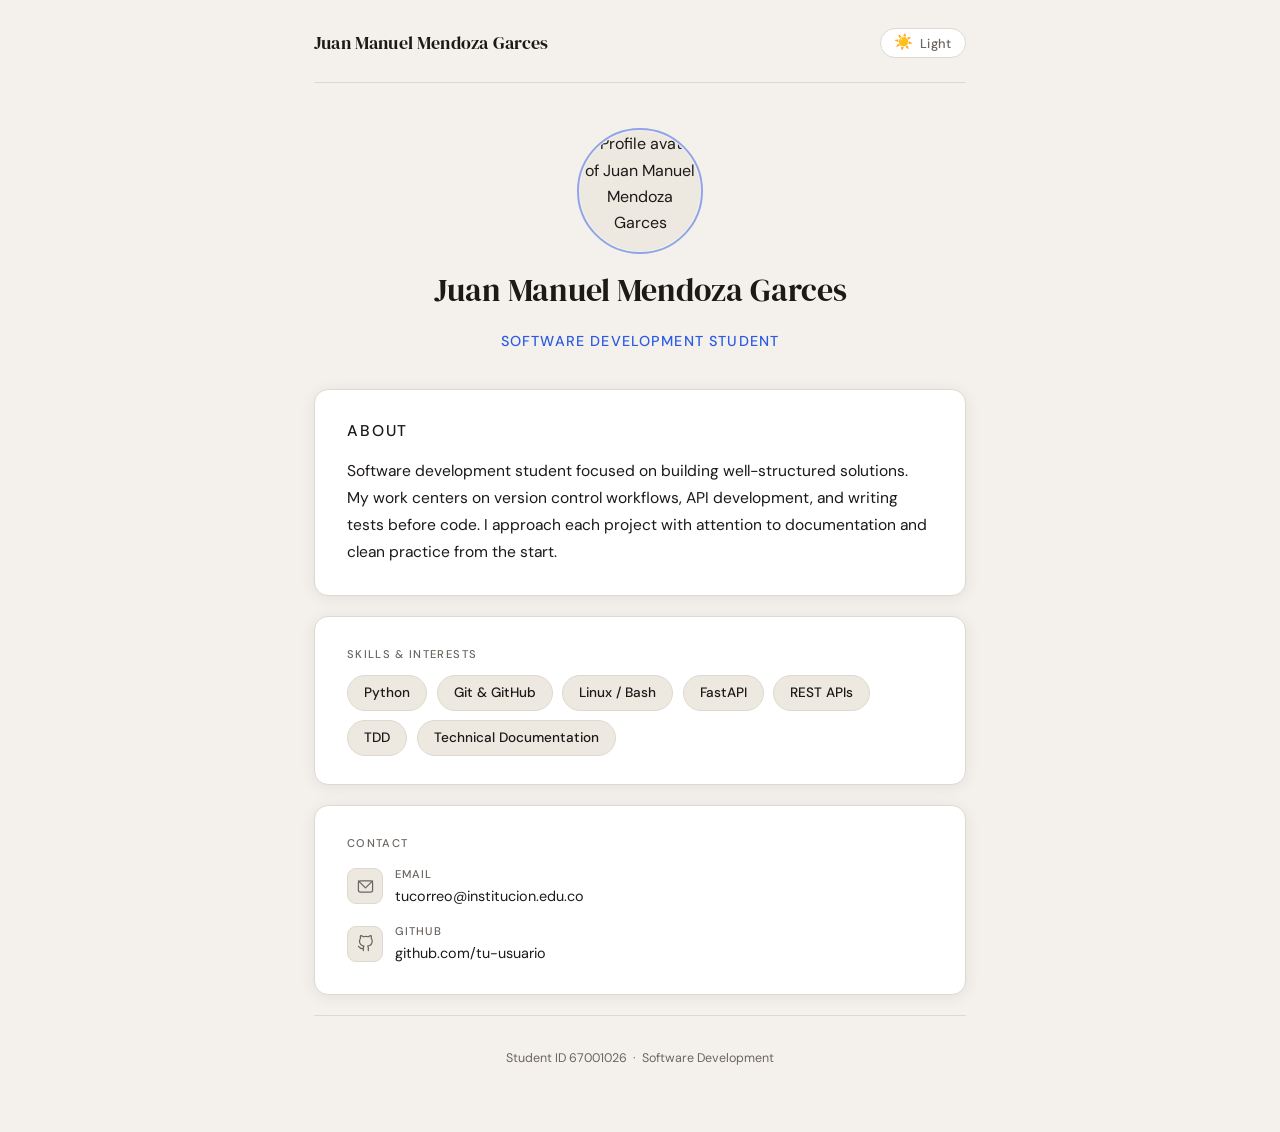
==== mypage/index.html @ ee1548fc "Tarea: Mi página" ====
<!doctype html>
<html lang="en" data-theme="light">
  <head>
    <meta charset="UTF-8" />
    <meta name="viewport" content="width=device-width, initial-scale=1.0" />
    <title>Juan Manuel Mendoza Garces</title>
    <link rel="stylesheet" href="style.css" />
  </head>

  <body>
    <div class="page-wrapper">
      <!-- ── HEADER ──────────────────────────────────────── -->
      <header>
        <span class="header-name">Juan Manuel Mendoza Garces</span>
        <button
          class="theme-toggle"
          id="theme-toggle"
          aria-label="Toggle theme"
        >
          <span class="toggle-icon" id="toggle-icon">☀️</span>
          <span id="toggle-label">Light</span>
        </button>
      </header>

      <!-- ── PROFILE ─────────────────────────────────────── -->
      <section id="profile">
        <div class="avatar-wrapper">
          <!-- Avatar placeholder: replace src with your actual photo -->
          <img
            id="profile-img"
            src="https://api.dicebear.com/9.x/initials/svg?seed=JM&backgroundColor=2D5BE3&fontFamily=Georgia&fontSize=38&fontWeight=600&textColor=ffffff"
            alt="Profile avatar of Juan Manuel Mendoza Garces"
          />
        </div>
        <h1 class="profile-name">Juan Manuel Mendoza Garces</h1>
        <p class="profile-role">Software Development Student</p>
      </section>

      <!-- ── ABOUT ────────────────────────────────────────── -->
      <section id="about" class="section-card">
        <p class="section-label">About</p>
        <p>
          Software development student focused on building well-structured
          solutions. My work centers on version control workflows, API
          development, and writing tests before code. I approach each project
          with attention to documentation and clean practice from the start.
        </p>
      </section>

      <!-- ── INTERESTS ───────────────────────────────────── -->
      <section id="interests" class="section-card">
        <p class="section-label">Skills &amp; Interests</p>
        <ul>
          <li>Python</li>
          <li>Git &amp; GitHub</li>
          <li>Linux / Bash</li>
          <li>FastAPI</li>
          <li>REST APIs</li>
          <li>TDD</li>
          <li>Technical Documentation</li>
        </ul>
      </section>

      <!-- ── CONTACT ──────────────────────────────────────── -->
      <section id="contact" class="section-card">
        <p class="section-label">Contact</p>
        <ul class="contact-list">
          <!-- Email -->
          <li>
            <div class="contact-icon">
              <svg viewBox="0 0 24 24" aria-hidden="true">
                <rect x="2" y="4" width="20" height="16" rx="3" />
                <polyline points="2,4 12,14 22,4" />
              </svg>
            </div>
            <div class="contact-info">
              <span class="contact-label">Email</span>
              <!-- Replace href and text with your institutional email -->
              <a
                class="contact-value"
                href="mailto:tucorreo@institucion.edu.co"
              >
                tucorreo@institucion.edu.co
              </a>
            </div>
          </li>

          <!-- GitHub -->
          <li>
            <div class="contact-icon">
              <svg viewBox="0 0 24 24" aria-hidden="true">
                <path
                  d="M9 19c-5 1.5-5-2.5-7-3m14 6v-3.87a3.37 3.37 0 0 0-.94-2.61
                       c3.14-.35 6.44-1.54 6.44-7A5.44 5.44 0 0 0 20 4.77
                       5.07 5.07 0 0 0 19.91 1S18.73.65 16 2.48a13.38 13.38 0 0 0-7 0
                       C6.27.65 5.09 1 5.09 1A5.07 5.07 0 0 0 5 4.77a5.44 5.44 0 0 0-1.5 3.78
                       c0 5.42 3.3 6.61 6.44 7A3.37 3.37 0 0 0 9 18.13V22"
                />
              </svg>
            </div>
            <div class="contact-info">
              <span class="contact-label">GitHub</span>
              <!-- Replace href and text with your institutional GitHub -->
              <a
                class="contact-value"
                href="https://github.com/tu-usuario"
                target="_blank"
                rel="noopener noreferrer"
              >
                github.com/tu-usuario
              </a>
            </div>
          </li>
        </ul>
      </section>

      <!-- ── FOOTER ───────────────────────────────────────── -->
      <footer>
        <p>Student ID 67001026 &nbsp;·&nbsp; Software Development</p>
      </footer>
    </div>
    <!-- /page-wrapper -->

    <!-- ── THEME TOGGLE SCRIPT ──────────────────────────── -->
    <script>
      const html = document.documentElement;
      const btn = document.getElementById("theme-toggle");
      const icon = document.getElementById("toggle-icon");
      const label = document.getElementById("toggle-label");

      // Start in light mode
      let isDark = false;

      btn.addEventListener("click", () => {
        isDark = !isDark;
        html.setAttribute("data-theme", isDark ? "dark" : "light");
        icon.textContent = isDark ? "🌙" : "☀️";
        label.textContent = isDark ? "Dark" : "Light";
      });
    </script>
  </body>
</html>
---- mypage/style.css ----
@import url('https://fonts.googleapis.com/css2?family=DM+Serif+Display:ital@0;1&family=DM+Sans:wght@300;400;500&display=swap');

/* ─── VARIABLES ─────────────────────────────────────── */
:root {
  --bg:           #F4F1EC;
  --surface:      #FFFFFF;
  --surface-alt:  #EDE9E1;
  --text:         #1C1917;
  --text-muted:   #6B6560;
  --accent:       #2D5BE3;
  --accent-hover: #1A3EB5;
  --border:       #DDD9D0;
  --avatar-ring:  #2D5BE3;
  --shadow:       0 2px 16px rgba(0,0,0,0.07);
  --transition:   background-color 0.35s ease, color 0.35s ease, border-color 0.35s ease, box-shadow 0.35s ease;
}

[data-theme="dark"] {
  --bg:           #111110;
  --surface:      #1C1C1B;
  --surface-alt:  #242422;
  --text:         #E8E4DC;
  --text-muted:   #948F87;
  --accent:       #5B8FFF;
  --accent-hover: #7AAAFF;
  --border:       #2A2A28;
  --avatar-ring:  #5B8FFF;
  --shadow:       0 2px 20px rgba(0,0,0,0.35);
}

/* ─── RESET & BASE ───────────────────────────────────── */
*, *::before, *::after {
  box-sizing: border-box;
  margin: 0;
  padding: 0;
}

html {
  scroll-behavior: smooth;
}

body {
  font-family: 'DM Sans', sans-serif;
  font-weight: 400;
  font-size: 1rem;
  line-height: 1.65;
  background-color: var(--bg);
  color: var(--text);
  transition: var(--transition);
  min-height: 100vh;
}

/* ─── LAYOUT ─────────────────────────────────────────── */
.page-wrapper {
  max-width: 700px;
  margin: 0 auto;
  padding: 0 1.5rem 4rem;
}

/* ─── HEADER ─────────────────────────────────────────── */
header {
  display: flex;
  align-items: center;
  justify-content: space-between;
  padding: 1.75rem 0 1.5rem;
  border-bottom: 1px solid var(--border);
  transition: var(--transition);
}

.header-name {
  font-family: 'DM Serif Display', serif;
  font-size: 1.1rem;
  font-weight: 400;
  letter-spacing: 0.01em;
  color: var(--text);
  transition: color 0.35s ease;
}

/* ─── THEME TOGGLE ───────────────────────────────────── */
.theme-toggle {
  background: var(--surface);
  border: 1px solid var(--border);
  border-radius: 999px;
  padding: 0.35rem 0.85rem;
  font-size: 0.8rem;
  font-family: 'DM Sans', sans-serif;
  font-weight: 500;
  color: var(--text-muted);
  cursor: pointer;
  display: flex;
  align-items: center;
  gap: 0.4rem;
  transition: var(--transition), transform 0.15s ease;
  letter-spacing: 0.02em;
}

.theme-toggle:hover {
  border-color: var(--accent);
  color: var(--accent);
  transform: translateY(-1px);
}

.theme-toggle .toggle-icon {
  font-size: 0.95rem;
  line-height: 1;
}

/* ─── PROFILE SECTION ────────────────────────────────── */
#profile {
  display: flex;
  flex-direction: column;
  align-items: center;
  text-align: center;
  padding: 3rem 0 2.25rem;
  gap: 1.25rem;
}

.avatar-wrapper {
  position: relative;
  width: 120px;
  height: 120px;
}

.avatar-wrapper::before {
  content: '';
  position: absolute;
  inset: -3px;
  border-radius: 50%;
  border: 2px solid var(--avatar-ring);
  opacity: 0.5;
  transition: var(--transition);
}

#profile-img {
  width: 120px;
  height: 120px;
  border-radius: 50%;
  object-fit: cover;
  display: block;
  background-color: var(--surface-alt);
  transition: var(--transition);
}

.profile-name {
  font-family: 'DM Serif Display', serif;
  font-size: 2rem;
  font-weight: 400;
  line-height: 1.2;
  color: var(--text);
  transition: color 0.35s ease;
}

.profile-role {
  font-size: 0.9rem;
  font-weight: 500;
  color: var(--accent);
  letter-spacing: 0.08em;
  text-transform: uppercase;
  transition: color 0.35s ease;
}

/* ─── SECTIONS (shared card style) ──────────────────── */
.section-card {
  background-color: var(--surface);
  border: 1px solid var(--border);
  border-radius: 14px;
  padding: 1.75rem 2rem;
  margin-bottom: 1.25rem;
  box-shadow: var(--shadow);
  transition: var(--transition);
}

.section-label {
  font-size: 0.7rem;
  font-weight: 500;
  letter-spacing: 0.12em;
  text-transform: uppercase;
  color: var(--text-muted);
  margin-bottom: 0.75rem;
  transition: color 0.35s ease;
}

/* ─── ABOUT ──────────────────────────────────────────── */
#about p {
  font-size: 0.975rem;
  color: var(--text);
  line-height: 1.75;
  transition: color 0.35s ease;
}

/* ─── INTERESTS ──────────────────────────────────────── */
#interests ul {
  list-style: none;
  display: flex;
  flex-wrap: wrap;
  gap: 0.6rem;
  padding: 0;
}

#interests ul li {
  background-color: var(--surface-alt);
  border: 1px solid var(--border);
  border-radius: 999px;
  padding: 0.35rem 1rem;
  font-size: 0.85rem;
  font-weight: 500;
  color: var(--text);
  transition: var(--transition), transform 0.15s ease;
  cursor: default;
}

#interests ul li:hover {
  border-color: var(--accent);
  color: var(--accent);
  transform: translateY(-2px);
}

/* ─── CONTACT ────────────────────────────────────────── */
#contact .contact-list {
  list-style: none;
  padding: 0;
  display: flex;
  flex-direction: column;
  gap: 0.85rem;
}

#contact .contact-list li {
  display: flex;
  align-items: center;
  gap: 0.75rem;
}

#contact .contact-icon {
  width: 36px;
  height: 36px;
  border-radius: 9px;
  background-color: var(--surface-alt);
  border: 1px solid var(--border);
  display: flex;
  align-items: center;
  justify-content: center;
  flex-shrink: 0;
  transition: var(--transition);
}

#contact .contact-icon svg {
  width: 17px;
  height: 17px;
  stroke: var(--text-muted);
  fill: none;
  stroke-width: 1.75;
  stroke-linecap: round;
  stroke-linejoin: round;
  transition: stroke 0.35s ease;
}

#contact .contact-list li:hover .contact-icon {
  border-color: var(--accent);
  background-color: var(--accent);
}

#contact .contact-list li:hover .contact-icon svg {
  stroke: #ffffff;
}

.contact-info {
  display: flex;
  flex-direction: column;
  gap: 0.1rem;
}

.contact-label {
  font-size: 0.7rem;
  font-weight: 500;
  letter-spacing: 0.1em;
  text-transform: uppercase;
  color: var(--text-muted);
  transition: color 0.35s ease;
}

.contact-value {
  font-size: 0.9rem;
  color: var(--text);
  text-decoration: none;
  transition: color 0.35s ease;
}

.contact-value:hover {
  color: var(--accent);
}

/* ─── FOOTER ─────────────────────────────────────────── */
footer {
  text-align: center;
  padding-top: 2rem;
  font-size: 0.78rem;
  color: var(--text-muted);
  border-top: 1px solid var(--border);
  transition: var(--transition);
}

/* ─── RESPONSIVE ─────────────────────────────────────── */
@media (max-width: 480px) {
  .profile-name {
    font-size: 1.6rem;
  }

  .section-card {
    padding: 1.4rem 1.25rem;
  }

  header {
    padding: 1.25rem 0 1rem;
  }
}
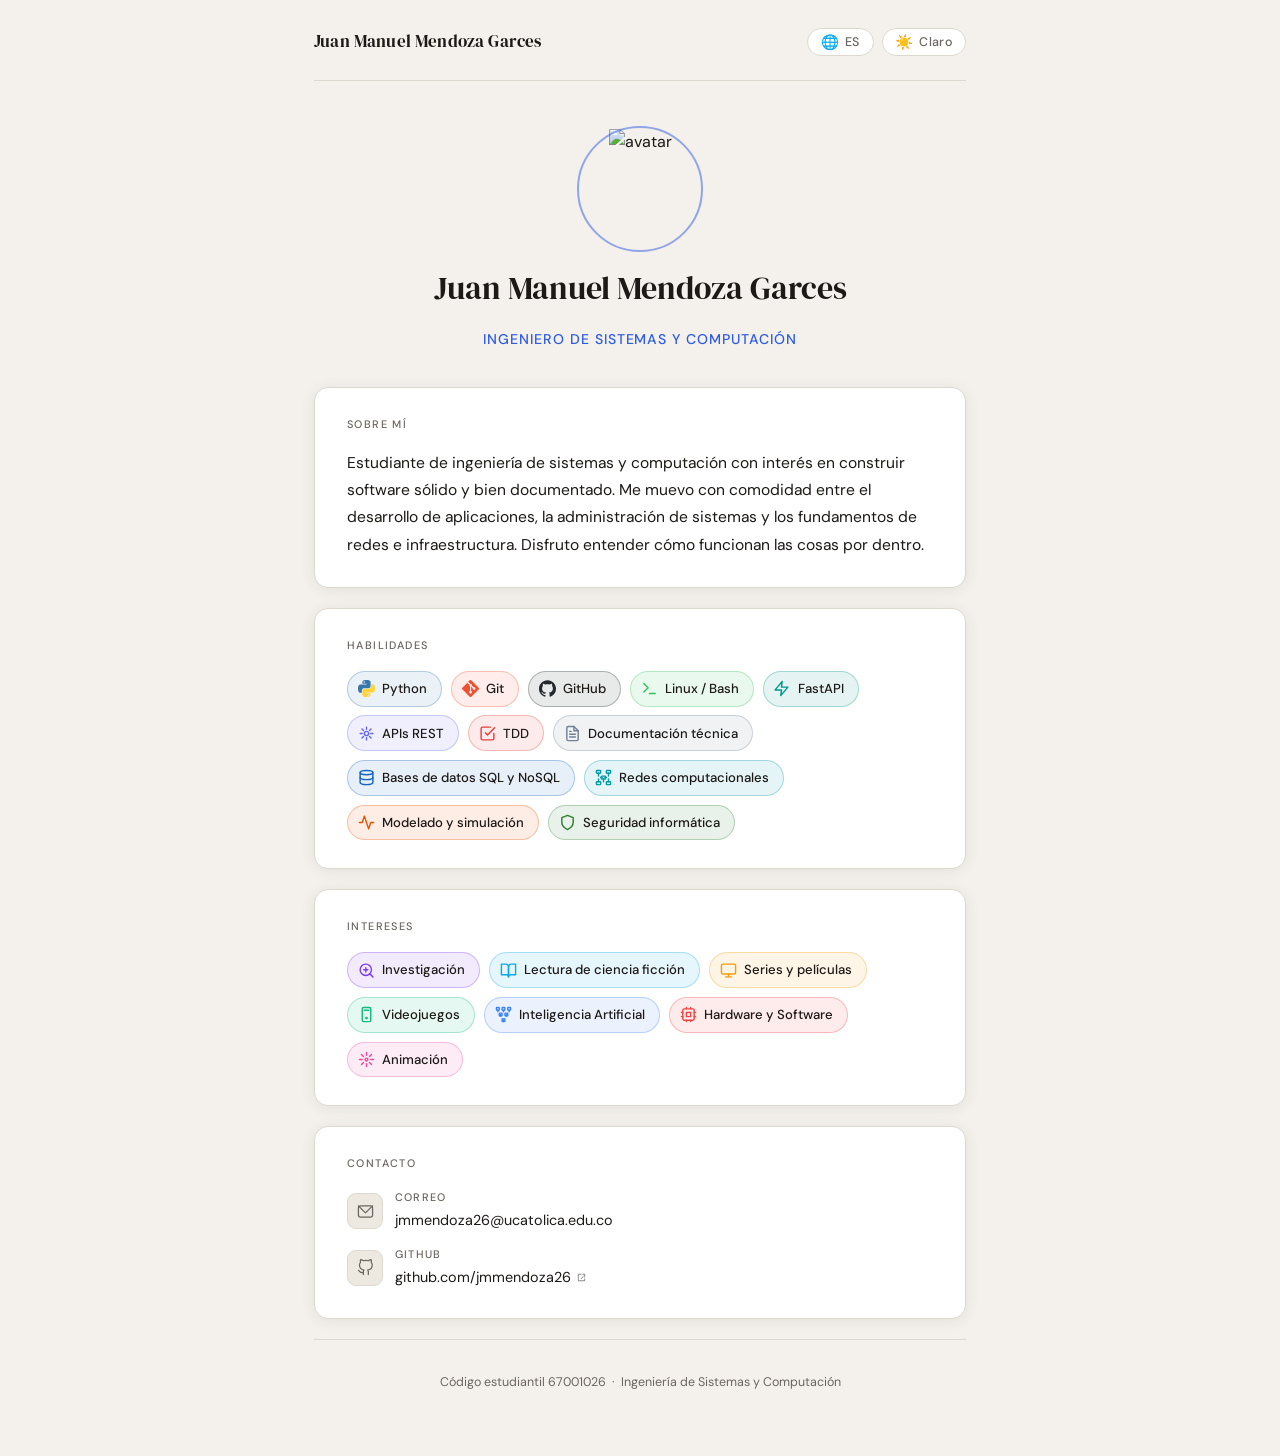
==== commit e2d34620: "Tarea: Mi página Versión mejorada" ====
--- a/mypage/index.html
+++ b/mypage/index.html
@@ -1,142 +1,339 @@
-<!doctype html>
-<html lang="en" data-theme="light">
-  <head>
-    <meta charset="UTF-8" />
-    <meta name="viewport" content="width=device-width, initial-scale=1.0" />
-    <title>Juan Manuel Mendoza Garces</title>
-    <link rel="stylesheet" href="style.css" />
-  </head>
-
-  <body>
-    <div class="page-wrapper">
-      <!-- ── HEADER ──────────────────────────────────────── -->
-      <header>
-        <span class="header-name">Juan Manuel Mendoza Garces</span>
-        <button
-          class="theme-toggle"
-          id="theme-toggle"
-          aria-label="Toggle theme"
-        >
-          <span class="toggle-icon" id="toggle-icon">☀️</span>
-          <span id="toggle-label">Light</span>
+<!DOCTYPE html>
+<html lang="es" data-theme="light">
+
+<head>
+  <meta charset="UTF-8" />
+  <meta name="viewport" content="width=device-width, initial-scale=1.0" />
+  <title>Juan Manuel Mendoza Garces</title>
+  <link rel="stylesheet" href="style.css" />
+</head>
+
+<body>
+
+  <div class="page-wrapper">
+
+    <!-- ── HEADER ──────────────────────────────────────── -->
+    <header>
+      <span class="header-name">Juan Manuel Mendoza Garces</span>
+      <div class="header-controls">
+
+        <button class="header-btn" id="lang-toggle" aria-label="Cambiar idioma">
+          <span class="btn-icon">🌐</span>
+          <span id="lang-label">ES</span>
         </button>
-      </header>
-
-      <!-- ── PROFILE ─────────────────────────────────────── -->
-      <section id="profile">
-        <div class="avatar-wrapper">
-          <!-- Avatar placeholder: replace src with your actual photo -->
-          <img
-            id="profile-img"
-            src="https://api.dicebear.com/9.x/initials/svg?seed=JM&backgroundColor=2D5BE3&fontFamily=Georgia&fontSize=38&fontWeight=600&textColor=ffffff"
-            alt="Profile avatar of Juan Manuel Mendoza Garces"
-          />
-        </div>
-        <h1 class="profile-name">Juan Manuel Mendoza Garces</h1>
-        <p class="profile-role">Software Development Student</p>
-      </section>
-
-      <!-- ── ABOUT ────────────────────────────────────────── -->
-      <section id="about" class="section-card">
-        <p class="section-label">About</p>
-        <p>
-          Software development student focused on building well-structured
-          solutions. My work centers on version control workflows, API
-          development, and writing tests before code. I approach each project
-          with attention to documentation and clean practice from the start.
-        </p>
-      </section>
-
-      <!-- ── INTERESTS ───────────────────────────────────── -->
-      <section id="interests" class="section-card">
-        <p class="section-label">Skills &amp; Interests</p>
-        <ul>
-          <li>Python</li>
-          <li>Git &amp; GitHub</li>
-          <li>Linux / Bash</li>
-          <li>FastAPI</li>
-          <li>REST APIs</li>
-          <li>TDD</li>
-          <li>Technical Documentation</li>
-        </ul>
-      </section>
-
-      <!-- ── CONTACT ──────────────────────────────────────── -->
-      <section id="contact" class="section-card">
-        <p class="section-label">Contact</p>
-        <ul class="contact-list">
-          <!-- Email -->
-          <li>
-            <div class="contact-icon">
-              <svg viewBox="0 0 24 24" aria-hidden="true">
-                <rect x="2" y="4" width="20" height="16" rx="3" />
-                <polyline points="2,4 12,14 22,4" />
+
+        <button class="header-btn" id="theme-toggle" aria-label="Toggle theme">
+          <span class="btn-icon" id="toggle-icon">☀️</span>
+          <span id="toggle-label">Claro</span>
+        </button>
+
+      </div>
+    </header>
+
+    <!-- ── PROFILE ─────────────────────────────────────── -->
+    <section id="profile">
+      <div class="avatar-wrapper">
+        <img
+  src="https://api.dicebear.com/9.x/big-smile/svg?accessories=glasses&eyes=cheery,normal&hair=shortHair,curlyShortHair&hairColor=220f00&mouth=teethSmile&skinColor=c99c62,e2ba87&seed=Jack"
+  alt="avatar" />
+      </div>
+      <h1 class="profile-name">Juan Manuel Mendoza Garces</h1>
+      <p class="profile-role" data-es="Ingeniero de Sistemas y Computación" data-en="Systems &amp; Computing Engineer">
+        Ingeniero de Sistemas y Computación
+      </p>
+    </section>
+
+    <!-- ── ABOUT ────────────────────────────────────────── -->
+    <section id="about" class="section-card">
+      <p class="section-label" data-es="Sobre mí" data-en="About">Sobre mí</p>
+      <p class="i18n-text"
+         data-es="Estudiante de ingeniería de sistemas y computación con interés en construir software sólido y bien documentado. Me muevo con comodidad entre el desarrollo de aplicaciones, la administración de sistemas y los fundamentos de redes e infraestructura. Disfruto entender cómo funcionan las cosas por dentro."
+         data-en="Systems and computing engineering student with a interest in building solid, well-documented software. I work comfortably across application development, systems administration, and networking fundamentals. I enjoy understanding how things work under the hood.">
+        Estudiante de ingeniería de sistemas y computación con interés en construir software sólido y bien documentado. Me muevo con comodidad entre el desarrollo de aplicaciones, la administración de sistemas y los fundamentos de redes e infraestructura. Disfruto entender cómo funcionan las cosas por dentro.
+      </p>
+    </section>
+
+    <!-- ── SKILLS ───────────────────────────────────────── -->
+    <section id="skills" class="section-card">
+      <p class="section-label" data-es="Habilidades" data-en="Skills">Habilidades</p>
+      <ul class="chip-list">
+
+        <li class="chip" style="--chip-color:#3776AB; --chip-bg:rgba(55,118,171,0.10);">
+          <svg class="chip-icon" viewBox="0 0 24 24" aria-hidden="true">
+            <path fill="#3776AB" d="M11.914 0C5.82 0 6.2 2.656 6.2 2.656l.007 2.752h5.814v.826H3.9S0 5.789 0 11.969c0 6.18 3.403 5.96 3.403 5.96h2.031v-2.867s-.109-3.403 3.343-3.403h5.766s3.232.052 3.232-3.124V3.147S18.28 0 11.914 0zm-3.2 1.814a1.04 1.04 0 0 1 1.043 1.043 1.04 1.04 0 0 1-1.043 1.043 1.04 1.04 0 0 1-1.043-1.043 1.04 1.04 0 0 1 1.043-1.043z"/>
+            <path fill="#FFD43B" d="M12.086 24c6.094 0 5.714-2.656 5.714-2.656l-.007-2.752H12v-.826h8.1S24 18.211 24 12.031c0-6.18-3.403-5.96-3.403-5.96h-2.031v2.867s.109 3.403-3.343 3.403H9.457s-3.232-.052-3.232 3.124v5.388S5.72 24 12.086 24zm3.2-1.814a1.04 1.04 0 0 1-1.043-1.043 1.04 1.04 0 0 1 1.043-1.043 1.04 1.04 0 0 1 1.043 1.043 1.04 1.04 0 0 1-1.043 1.043z"/>
+          </svg>
+          <span class="chip-name" data-es="Python" data-en="Python">Python</span>
+        </li>
+
+        <li class="chip" style="--chip-color:#F05032; --chip-bg:rgba(240,80,50,0.10);">
+          <svg class="chip-icon" viewBox="0 0 24 24" aria-hidden="true">
+            <path fill="#F05032" d="M23.546 10.93L13.067.452a1.55 1.55 0 0 0-2.188 0L8.708 2.627l2.76 2.76a1.838 1.838 0 0 1 2.327 2.341l2.658 2.66a1.838 1.838 0 1 1-1.102 1.102l-2.48-2.48v6.535a1.838 1.838 0 1 1-1.517-.036V9.01a1.838 1.838 0 0 1-.997-2.41L7.614 3.87.452 11.032a1.55 1.55 0 0 0 0 2.188l10.48 10.478a1.55 1.55 0 0 0 2.188 0l10.426-10.426a1.55 1.55 0 0 0 0-2.188z"/>
+          </svg>
+          <span class="chip-name" data-es="Git" data-en="Git">Git</span>
+        </li>
+
+        <li class="chip" style="--chip-color:#24292E; --chip-bg:rgba(36,41,46,0.10);">
+          <svg class="chip-icon" viewBox="0 0 24 24" aria-hidden="true">
+            <path fill="#24292E" d="M12 .297c-6.63 0-12 5.373-12 12 0 5.303 3.438 9.8 8.205 11.385.6.113.82-.258.82-.577 0-.285-.01-1.04-.015-2.04-3.338.724-4.042-1.61-4.042-1.61C4.422 18.07 3.633 17.7 3.633 17.7c-1.087-.744.084-.729.084-.729 1.205.084 1.838 1.236 1.838 1.236 1.07 1.835 2.809 1.305 3.495.998.108-.776.417-1.305.76-1.605-2.665-.3-5.466-1.332-5.466-5.93 0-1.31.465-2.38 1.235-3.22-.135-.303-.54-1.523.105-3.176 0 0 1.005-.322 3.3 1.23.96-.267 1.98-.399 3-.405 1.02.006 2.04.138 3 .405 2.28-1.552 3.285-1.23 3.285-1.23.645 1.653.24 2.873.12 3.176.765.84 1.23 1.91 1.23 3.22 0 4.61-2.805 5.625-5.475 5.92.42.36.81 1.096.81 2.22 0 1.606-.015 2.896-.015 3.286 0 .315.21.69.825.57C20.565 22.092 24 17.592 24 12.297c0-6.627-5.373-12-12-12"/>
+          </svg>
+          <span class="chip-name" data-es="GitHub" data-en="GitHub">GitHub</span>
+        </li>
+
+        <li class="chip" style="--chip-color:#35BF5C; --chip-bg:rgba(53,191,92,0.10);">
+          <svg class="chip-icon" viewBox="0 0 24 24" fill="none" stroke="#35BF5C" stroke-width="2" stroke-linecap="round" stroke-linejoin="round" aria-hidden="true">
+            <polyline points="4 17 10 11 4 5"/>
+            <line x1="12" y1="19" x2="20" y2="19"/>
+          </svg>
+          <span class="chip-name" data-es="Linux / Bash" data-en="Linux / Bash">Linux / Bash</span>
+        </li>
+
+        <li class="chip" style="--chip-color:#009688; --chip-bg:rgba(0,150,136,0.10);">
+          <svg class="chip-icon" viewBox="0 0 24 24" fill="none" stroke="#009688" stroke-width="2" stroke-linecap="round" stroke-linejoin="round" aria-hidden="true">
+            <polygon points="13 2 3 14 12 14 11 22 21 10 12 10 13 2"/>
+          </svg>
+          <span class="chip-name" data-es="FastAPI" data-en="FastAPI">FastAPI</span>
+        </li>
+
+        <li class="chip" style="--chip-color:#6366F1; --chip-bg:rgba(99,102,241,0.10);">
+          <svg class="chip-icon" viewBox="0 0 24 24" fill="none" stroke="#6366F1" stroke-width="2" stroke-linecap="round" stroke-linejoin="round" aria-hidden="true">
+            <circle cx="12" cy="12" r="3"/>
+            <path d="M3 12h3m12 0h3M12 3v3m0 12v3"/>
+            <path d="M5.6 5.6l2.1 2.1m8.6 8.6l2.1 2.1M18.4 5.6l-2.1 2.1M7.7 16.3l-2.1 2.1"/>
+          </svg>
+          <span class="chip-name" data-es="APIs REST" data-en="REST APIs">APIs REST</span>
+        </li>
+
+        <li class="chip" style="--chip-color:#E53E3E; --chip-bg:rgba(229,62,62,0.10);">
+          <svg class="chip-icon" viewBox="0 0 24 24" fill="none" stroke="#E53E3E" stroke-width="2" stroke-linecap="round" stroke-linejoin="round" aria-hidden="true">
+            <path d="M9 11l3 3L22 4"/>
+            <path d="M21 12v7a2 2 0 0 1-2 2H5a2 2 0 0 1-2-2V5a2 2 0 0 1 2-2h11"/>
+          </svg>
+          <span class="chip-name" data-es="TDD" data-en="TDD">TDD</span>
+        </li>
+
+        <li class="chip" style="--chip-color:#718096; --chip-bg:rgba(113,128,150,0.10);">
+          <svg class="chip-icon" viewBox="0 0 24 24" fill="none" stroke="#718096" stroke-width="2" stroke-linecap="round" stroke-linejoin="round" aria-hidden="true">
+            <path d="M14 2H6a2 2 0 0 0-2 2v16a2 2 0 0 0 2 2h12a2 2 0 0 0 2-2V8z"/>
+            <polyline points="14 2 14 8 20 8"/>
+            <line x1="16" y1="13" x2="8" y2="13"/>
+            <line x1="16" y1="17" x2="8" y2="17"/>
+            <line x1="10" y1="9" x2="8" y2="9"/>
+          </svg>
+          <span class="chip-name" data-es="Documentación técnica" data-en="Technical Documentation">Documentación técnica</span>
+        </li>
+
+        <li class="chip" style="--chip-color:#1565C0; --chip-bg:rgba(21,101,192,0.10);">
+          <svg class="chip-icon" viewBox="0 0 24 24" fill="none" stroke="#1565C0" stroke-width="2" stroke-linecap="round" stroke-linejoin="round" aria-hidden="true">
+            <ellipse cx="12" cy="5" rx="9" ry="3"/>
+            <path d="M21 12c0 1.66-4 3-9 3s-9-1.34-9-3"/>
+            <path d="M3 5v14c0 1.66 4 3 9 3s9-1.34 9-3V5"/>
+          </svg>
+          <span class="chip-name" data-es="Bases de datos SQL y NoSQL" data-en="SQL &amp; NoSQL Databases">Bases de datos SQL y NoSQL</span>
+        </li>
+
+        <li class="chip" style="--chip-color:#0097A7; --chip-bg:rgba(0,151,167,0.10);">
+          <svg class="chip-icon" viewBox="0 0 24 24" fill="none" stroke="#0097A7" stroke-width="2" stroke-linecap="round" stroke-linejoin="round" aria-hidden="true">
+            <rect x="2" y="2" width="6" height="4" rx="1"/>
+            <rect x="16" y="2" width="6" height="4" rx="1"/>
+            <rect x="9" y="10" width="6" height="4" rx="1"/>
+            <rect x="2" y="18" width="6" height="4" rx="1"/>
+            <rect x="16" y="18" width="6" height="4" rx="1"/>
+            <path d="M5 6v4m14-4v4M12 14v4M5 18v-4m14 4v-4M8 12h2m6 0h-2"/>
+          </svg>
+          <span class="chip-name" data-es="Redes computacionales" data-en="Computer Networks">Redes computacionales</span>
+        </li>
+
+        <li class="chip" style="--chip-color:#E65100; --chip-bg:rgba(230,81,0,0.10);">
+          <svg class="chip-icon" viewBox="0 0 24 24" fill="none" stroke="#E65100" stroke-width="2" stroke-linecap="round" stroke-linejoin="round" aria-hidden="true">
+            <polyline points="22 12 18 12 15 21 9 3 6 12 2 12"/>
+          </svg>
+          <span class="chip-name" data-es="Modelado y simulación" data-en="Modeling &amp; Simulation">Modelado y simulación</span>
+        </li>
+
+        <li class="chip" style="--chip-color:#2E7D32; --chip-bg:rgba(46,125,50,0.10);">
+          <svg class="chip-icon" viewBox="0 0 24 24" fill="none" stroke="#2E7D32" stroke-width="2" stroke-linecap="round" stroke-linejoin="round" aria-hidden="true">
+            <path d="M12 22s8-4 8-10V5l-8-3-8 3v7c0 6 8 10 8 10z"/>
+          </svg>
+          <span class="chip-name" data-es="Seguridad informática" data-en="Cybersecurity">Seguridad informática</span>
+        </li>
+
+      </ul>
+    </section>
+
+    <!-- ── INTERESTS ───────────────────────────────────── -->
+    <section id="interests" class="section-card">
+      <p class="section-label" data-es="Intereses" data-en="Interests">Intereses</p>
+      <ul class="chip-list">
+
+        <li class="chip" style="--chip-color:#7C3AED; --chip-bg:rgba(124,58,237,0.10);">
+          <svg class="chip-icon" viewBox="0 0 24 24" fill="none" stroke="#7C3AED" stroke-width="2" stroke-linecap="round" stroke-linejoin="round" aria-hidden="true">
+            <circle cx="11" cy="11" r="8"/>
+            <line x1="21" y1="21" x2="16.65" y2="16.65"/>
+            <line x1="11" y1="8" x2="11" y2="14"/>
+            <line x1="8" y1="11" x2="14" y2="11"/>
+          </svg>
+          <span class="chip-name" data-es="Investigación" data-en="Research">Investigación</span>
+        </li>
+
+        <li class="chip" style="--chip-color:#0EA5E9; --chip-bg:rgba(14,165,233,0.10);">
+          <svg class="chip-icon" viewBox="0 0 24 24" fill="none" stroke="#0EA5E9" stroke-width="2" stroke-linecap="round" stroke-linejoin="round" aria-hidden="true">
+            <path d="M2 3h6a4 4 0 0 1 4 4v14a3 3 0 0 0-3-3H2z"/>
+            <path d="M22 3h-6a4 4 0 0 0-4 4v14a3 3 0 0 1 3-3h7z"/>
+          </svg>
+          <span class="chip-name" data-es="Lectura de ciencia ficción" data-en="Sci-Fi Reading">Lectura de ciencia ficción</span>
+        </li>
+
+        <li class="chip" style="--chip-color:#F59E0B; --chip-bg:rgba(245,158,11,0.10);">
+          <svg class="chip-icon" viewBox="0 0 24 24" fill="none" stroke="#F59E0B" stroke-width="2" stroke-linecap="round" stroke-linejoin="round" aria-hidden="true">
+            <rect x="2" y="3" width="20" height="14" rx="2"/>
+            <path d="M8 21h8m-4-4v4"/>
+          </svg>
+          <span class="chip-name" data-es="Series y películas" data-en="Series &amp; Films">Series y películas</span>
+        </li>
+
+        <li class="chip" style="--chip-color:#10B981; --chip-bg:rgba(16,185,129,0.10);">
+          <svg class="chip-icon" viewBox="0 0 24 24" fill="none" stroke="#10B981" stroke-width="2" stroke-linecap="round" stroke-linejoin="round" aria-hidden="true">
+            <rect x="6" y="2" width="12" height="20" rx="2"/>
+            <circle cx="12" cy="17" r="1"/>
+            <path d="M9 6h6"/>
+          </svg>
+          <span class="chip-name" data-es="Videojuegos" data-en="Video Games">Videojuegos</span>
+        </li>
+
+        <li class="chip" style="--chip-color:#3B82F6; --chip-bg:rgba(59,130,246,0.10);">
+          <svg class="chip-icon" viewBox="0 0 24 24" fill="none" stroke="#3B82F6" stroke-width="2" stroke-linecap="round" stroke-linejoin="round" aria-hidden="true">
+            <rect x="2" y="2" width="4" height="4" rx="1"/>
+            <rect x="10" y="2" width="4" height="4" rx="1"/>
+            <rect x="18" y="2" width="4" height="4" rx="1"/>
+            <rect x="6" y="10" width="4" height="4" rx="1"/>
+            <rect x="14" y="10" width="4" height="4" rx="1"/>
+            <rect x="10" y="18" width="4" height="4" rx="1"/>
+            <path d="M4 6v2m8-2v2m8-2v2M8 12v2m8-2v2M12 22v-2"/>
+          </svg>
+          <span class="chip-name" data-es="Inteligencia Artificial" data-en="Artificial Intelligence">Inteligencia Artificial</span>
+        </li>
+
+        <li class="chip" style="--chip-color:#EF4444; --chip-bg:rgba(239,68,68,0.10);">
+          <svg class="chip-icon" viewBox="0 0 24 24" fill="none" stroke="#EF4444" stroke-width="2" stroke-linecap="round" stroke-linejoin="round" aria-hidden="true">
+            <rect x="4" y="4" width="16" height="16" rx="2"/>
+            <rect x="9" y="9" width="6" height="6"/>
+            <path d="M9 2v2m6-2v2M9 20v2m6-2v2M2 9h2m-2 6h2m18-6h-2m2 6h-2"/>
+          </svg>
+          <span class="chip-name" data-es="Hardware y Software" data-en="Hardware &amp; Software">Hardware y Software</span>
+        </li>
+
+        <li class="chip" style="--chip-color:#EC4899; --chip-bg:rgba(236,72,153,0.10);">
+          <svg class="chip-icon" viewBox="0 0 24 24" fill="none" stroke="#EC4899" stroke-width="2" stroke-linecap="round" stroke-linejoin="round" aria-hidden="true">
+            <circle cx="12" cy="12" r="2"/>
+            <path d="M12 2v4M12 18v4M4.93 4.93l2.83 2.83M16.24 16.24l2.83 2.83M2 12h4M18 12h4M4.93 19.07l2.83-2.83M16.24 7.76l2.83-2.83"/>
+          </svg>
+          <span class="chip-name" data-es="Animación" data-en="Animation">Animación</span>
+        </li>
+
+      </ul>
+    </section>
+
+    <!-- ── CONTACT ──────────────────────────────────────── -->
+    <section id="contact" class="section-card contact-card">
+      <p class="section-label" data-es="Contacto" data-en="Contact">Contacto</p>
+      <ul class="contact-list">
+
+        <li>
+          <div class="contact-icon">
+            <svg viewBox="0 0 24 24" aria-hidden="true">
+              <rect x="2" y="4" width="20" height="16" rx="3"/>
+              <polyline points="2,4 12,14 22,4"/>
+            </svg>
+          </div>
+          <div class="contact-info">
+            <span class="contact-label" data-es="Correo" data-en="Email">Correo</span>
+            <a class="contact-value" href="mailto:jmmendoza26@ucatolica.edu.co">
+              jmmendoza26@ucatolica.edu.co
+            </a>
+          </div>
+        </li>
+
+        <li>
+          <div class="contact-icon">
+            <svg viewBox="0 0 24 24" aria-hidden="true">
+              <path d="M9 19c-5 1.5-5-2.5-7-3m14 6v-3.87a3.37 3.37 0 0 0-.94-2.61c3.14-.35 6.44-1.54 6.44-7A5.44 5.44 0 0 0 20 4.77 5.07 5.07 0 0 0 19.91 1S18.73.65 16 2.48a13.38 13.38 0 0 0-7 0C6.27.65 5.09 1 5.09 1A5.07 5.07 0 0 0 5 4.77a5.44 5.44 0 0 0-1.5 3.78c0 5.42 3.3 6.61 6.44 7A3.37 3.37 0 0 0 9 18.13V22"/>
+            </svg>
+          </div>
+          <div class="contact-info">
+            <span class="contact-label">GitHub</span>
+            <a class="contact-value contact-external" href="https://github.com/jmmendoza26" target="_blank" rel="noopener noreferrer">
+              github.com/jmmendoza26
+              <svg class="external-icon" viewBox="0 0 12 12" aria-label="Abre en nueva pestaña">
+                <path fill="currentColor" d="M2 2h4v1H3v6h6V7h1v2a1 1 0 0 1-1 1H3a1 1 0 0 1-1-1V3a1 1 0 0 1 1-1zm4 0h4v4h-1V3.7L5.85 7.85l-.7-.7L9.3 3H7V2z"/>
               </svg>
-            </div>
-            <div class="contact-info">
-              <span class="contact-label">Email</span>
-              <!-- Replace href and text with your institutional email -->
-              <a
-                class="contact-value"
-                href="mailto:tucorreo@institucion.edu.co"
-              >
-                tucorreo@institucion.edu.co
-              </a>
-            </div>
-          </li>
-
-          <!-- GitHub -->
-          <li>
-            <div class="contact-icon">
-              <svg viewBox="0 0 24 24" aria-hidden="true">
-                <path
-                  d="M9 19c-5 1.5-5-2.5-7-3m14 6v-3.87a3.37 3.37 0 0 0-.94-2.61
-                       c3.14-.35 6.44-1.54 6.44-7A5.44 5.44 0 0 0 20 4.77
-                       5.07 5.07 0 0 0 19.91 1S18.73.65 16 2.48a13.38 13.38 0 0 0-7 0
-                       C6.27.65 5.09 1 5.09 1A5.07 5.07 0 0 0 5 4.77a5.44 5.44 0 0 0-1.5 3.78
-                       c0 5.42 3.3 6.61 6.44 7A3.37 3.37 0 0 0 9 18.13V22"
-                />
-              </svg>
-            </div>
-            <div class="contact-info">
-              <span class="contact-label">GitHub</span>
-              <!-- Replace href and text with your institutional GitHub -->
-              <a
-                class="contact-value"
-                href="https://github.com/tu-usuario"
-                target="_blank"
-                rel="noopener noreferrer"
-              >
-                github.com/tu-usuario
-              </a>
-            </div>
-          </li>
-        </ul>
-      </section>
-
-      <!-- ── FOOTER ───────────────────────────────────────── -->
-      <footer>
-        <p>Student ID 67001026 &nbsp;·&nbsp; Software Development</p>
-      </footer>
-    </div>
-    <!-- /page-wrapper -->
-
-    <!-- ── THEME TOGGLE SCRIPT ──────────────────────────── -->
-    <script>
-      const html = document.documentElement;
-      const btn = document.getElementById("theme-toggle");
-      const icon = document.getElementById("toggle-icon");
-      const label = document.getElementById("toggle-label");
-
-      // Start in light mode
-      let isDark = false;
-
-      btn.addEventListener("click", () => {
-        isDark = !isDark;
-        html.setAttribute("data-theme", isDark ? "dark" : "light");
-        icon.textContent = isDark ? "🌙" : "☀️";
-        label.textContent = isDark ? "Dark" : "Light";
+            </a>
+          </div>
+        </li>
+
+      </ul>
+    </section>
+
+    <!-- ── FOOTER ───────────────────────────────────────── -->
+    <footer>
+      <p>
+        <span data-es="Código estudiantil" data-en="Student ID">Código estudiantil</span>
+        67001026 &nbsp;·&nbsp;
+        <span data-es="Ingeniería de Sistemas y Computación" data-en="Software Development">Ingeniería de Sistemas y Computación</span>
+      </p>
+    </footer>
+
+  </div><!-- /page-wrapper -->
+
+  <!-- ── SCRIPTS ───────────────────────────────────────── -->
+  <script>
+    /* ── THEME ─────────────────────────────────── */
+    const html       = document.documentElement;
+    const themeBtn   = document.getElementById('theme-toggle');
+    const themeIcon  = document.getElementById('toggle-icon');
+    const themeLabel = document.getElementById('toggle-label');
+    let isDark = false;
+
+    themeBtn.addEventListener('click', () => {
+      isDark = !isDark;
+      html.setAttribute('data-theme', isDark ? 'dark' : 'light');
+      themeIcon.textContent = isDark ? '🌙' : '☀️';
+      themeLabel.textContent = isDark
+        ? (isEN ? 'Dark'   : 'Oscuro')
+        : (isEN ? 'Light'  : 'Claro');
+    });
+
+    /* ── LANGUAGE ──────────────────────────────── */
+    const langBtn   = document.getElementById('lang-toggle');
+    const langLabel = document.getElementById('lang-label');
+    let isEN = false;
+
+    function applyLanguage() {
+      const lang = isEN ? 'en' : 'es';
+      html.setAttribute('lang', lang);
+      langLabel.textContent = isEN ? 'EN' : 'ES';
+
+      document.querySelectorAll('[data-es]').forEach(el => {
+        const text = el.getAttribute('data-' + lang);
+        if (text !== null) el.textContent = text;
       });
-    </script>
-  </body>
-</html>
+
+      // Re-sync theme label
+      themeLabel.textContent = isDark
+        ? (isEN ? 'Dark'  : 'Oscuro')
+        : (isEN ? 'Light' : 'Claro');
+    }
+
+    langBtn.addEventListener('click', () => {
+      document.body.style.transition = 'opacity 0.15s ease';
+      document.body.style.opacity = '0';
+      setTimeout(() => {
+        isEN = !isEN;
+        applyLanguage();
+        document.body.style.opacity = '1';
+      }, 150);
+    });
+  </script>
+
+</body>
+</html>
--- a/mypage/style.css
+++ b/mypage/style.css
@@ -1,4 +1,4 @@
-@import url('https://fonts.googleapis.com/css2?family=DM+Serif+Display:ital@0;1&family=DM+Sans:wght@300;400;500&display=swap');
+@import url('https://fonts.googleapis.com/css2?family=DM+Serif+Display:ital@0;1&family=DM+Sans:opsz,wght@9..40,300;9..40,400;9..40,500&display=swap');
 
 /* ─── VARIABLES ─────────────────────────────────────── */
 :root {
@@ -12,7 +12,8 @@
   --border:       #DDD9D0;
   --avatar-ring:  #2D5BE3;
   --shadow:       0 2px 16px rgba(0,0,0,0.07);
-  --transition:   background-color 0.35s ease, color 0.35s ease, border-color 0.35s ease, box-shadow 0.35s ease;
+  --transition:   background-color 0.35s ease, color 0.35s ease,
+                  border-color 0.35s ease, box-shadow 0.35s ease;
 }
 
 [data-theme="dark"] {
@@ -35,9 +36,7 @@
   padding: 0;
 }
 
-html {
-  scroll-behavior: smooth;
-}
+html { scroll-behavior: smooth; }
 
 body {
   font-family: 'DM Sans', sans-serif;
@@ -46,7 +45,7 @@
   line-height: 1.65;
   background-color: var(--bg);
   color: var(--text);
-  transition: var(--transition);
+  transition: var(--transition), opacity 0.15s ease;
   min-height: 100vh;
 }
 
@@ -65,43 +64,53 @@
   padding: 1.75rem 0 1.5rem;
   border-bottom: 1px solid var(--border);
   transition: var(--transition);
+  gap: 1rem;
 }
 
 .header-name {
   font-family: 'DM Serif Display', serif;
-  font-size: 1.1rem;
+  font-size: 1.05rem;
   font-weight: 400;
   letter-spacing: 0.01em;
   color: var(--text);
   transition: color 0.35s ease;
-}
-
-/* ─── THEME TOGGLE ───────────────────────────────────── */
-.theme-toggle {
+  flex-shrink: 0;
+}
+
+.header-controls {
+  display: flex;
+  align-items: center;
+  gap: 0.5rem;
+  flex-shrink: 0;
+}
+
+/* ─── HEADER BUTTONS ─────────────────────────────────── */
+.header-btn {
   background: var(--surface);
   border: 1px solid var(--border);
   border-radius: 999px;
-  padding: 0.35rem 0.85rem;
-  font-size: 0.8rem;
+  padding: 0.32rem 0.8rem;
+  font-size: 0.78rem;
   font-family: 'DM Sans', sans-serif;
   font-weight: 500;
   color: var(--text-muted);
   cursor: pointer;
   display: flex;
   align-items: center;
-  gap: 0.4rem;
+  gap: 0.35rem;
   transition: var(--transition), transform 0.15s ease;
-  letter-spacing: 0.02em;
-}
-
-.theme-toggle:hover {
+  letter-spacing: 0.03em;
+  white-space: nowrap;
+}
+
+.header-btn:hover {
   border-color: var(--accent);
   color: var(--accent);
   transform: translateY(-1px);
 }
 
-.theme-toggle .toggle-icon {
-  font-size: 0.95rem;
+.btn-icon {
+  font-size: 0.9rem;
   line-height: 1;
 }
 
@@ -151,15 +160,15 @@
 }
 
 .profile-role {
-  font-size: 0.9rem;
+  font-size: 0.88rem;
   font-weight: 500;
   color: var(--accent);
-  letter-spacing: 0.08em;
+  letter-spacing: 0.07em;
   text-transform: uppercase;
   transition: color 0.35s ease;
 }
 
-/* ─── SECTIONS (shared card style) ──────────────────── */
+/* ─── SECTION CARDS ──────────────────────────────────── */
 .section-card {
   background-color: var(--surface);
   border: 1px solid var(--border);
@@ -171,66 +180,86 @@
 }
 
 .section-label {
-  font-size: 0.7rem;
-  font-weight: 500;
-  letter-spacing: 0.12em;
+  font-size: 0.68rem;
+  font-weight: 500;
+  letter-spacing: 0.13em;
   text-transform: uppercase;
   color: var(--text-muted);
-  margin-bottom: 0.75rem;
+  margin-bottom: 1rem;
   transition: color 0.35s ease;
 }
 
 /* ─── ABOUT ──────────────────────────────────────────── */
-#about p {
+#about p.i18n-text {
   font-size: 0.975rem;
   color: var(--text);
   line-height: 1.75;
   transition: color 0.35s ease;
 }
 
-/* ─── INTERESTS ──────────────────────────────────────── */
-#interests ul {
-  list-style: none;
-  display: flex;
-  flex-wrap: wrap;
-  gap: 0.6rem;
-  padding: 0;
-}
-
-#interests ul li {
-  background-color: var(--surface-alt);
-  border: 1px solid var(--border);
-  border-radius: 999px;
-  padding: 0.35rem 1rem;
-  font-size: 0.85rem;
-  font-weight: 500;
-  color: var(--text);
-  transition: var(--transition), transform 0.15s ease;
-  cursor: default;
-}
-
-#interests ul li:hover {
-  border-color: var(--accent);
-  color: var(--accent);
-  transform: translateY(-2px);
-}
-
-/* ─── CONTACT ────────────────────────────────────────── */
-#contact .contact-list {
+/* ─── CHIP LIST (skills & interests) ────────────────── */
+.chip-list {
   list-style: none;
   padding: 0;
   display: flex;
+  flex-wrap: wrap;
+  gap: 0.55rem;
+}
+
+.chip {
+  display: inline-flex;
+  align-items: center;
+  gap: 0.45rem;
+  background-color: var(--chip-bg);
+  border: 1px solid color-mix(in srgb, var(--chip-color) 30%, transparent);
+  border-radius: 999px;
+  padding: 0.38rem 0.9rem 0.38rem 0.6rem;
+  cursor: default;
+  transition: var(--transition), transform 0.15s ease, border-color 0.2s ease;
+}
+
+.chip:hover {
+  border-color: var(--chip-color);
+  transform: translateY(-2px);
+  box-shadow: 0 3px 10px color-mix(in srgb, var(--chip-color) 20%, transparent);
+}
+
+.chip-icon {
+  width: 17px;
+  height: 17px;
+  flex-shrink: 0;
+}
+
+.chip-name {
+  font-size: 0.82rem;
+  font-weight: 500;
+  color: var(--text);
+  transition: color 0.35s ease;
+  white-space: nowrap;
+}
+
+/* ─── CONTACT ────────────────────────────────────────── */
+.contact-card {
+  display: inline-block;
+  width: 100%;
+}
+
+.contact-list {
+  list-style: none;
+  padding: 0;
+  display: flex;
   flex-direction: column;
   gap: 0.85rem;
-}
-
-#contact .contact-list li {
+  width: fit-content;
+}
+
+.contact-list li {
   display: flex;
   align-items: center;
   gap: 0.75rem;
 }
 
-#contact .contact-icon {
+.contact-icon {
   width: 36px;
   height: 36px;
   border-radius: 9px;
@@ -243,7 +272,7 @@
   transition: var(--transition);
 }
 
-#contact .contact-icon svg {
+.contact-icon svg {
   width: 17px;
   height: 17px;
   stroke: var(--text-muted);
@@ -254,12 +283,12 @@
   transition: stroke 0.35s ease;
 }
 
-#contact .contact-list li:hover .contact-icon {
+.contact-list li:hover .contact-icon {
   border-color: var(--accent);
   background-color: var(--accent);
 }
 
-#contact .contact-list li:hover .contact-icon svg {
+.contact-list li:hover .contact-icon svg {
   stroke: #ffffff;
 }
 
@@ -270,9 +299,9 @@
 }
 
 .contact-label {
-  font-size: 0.7rem;
-  font-weight: 500;
-  letter-spacing: 0.1em;
+  font-size: 0.68rem;
+  font-weight: 500;
+  letter-spacing: 0.11em;
   text-transform: uppercase;
   color: var(--text-muted);
   transition: color 0.35s ease;
@@ -282,11 +311,27 @@
   font-size: 0.9rem;
   color: var(--text);
   text-decoration: none;
+  display: inline-flex;
+  align-items: center;
+  gap: 0.3rem;
   transition: color 0.35s ease;
 }
 
 .contact-value:hover {
   color: var(--accent);
+}
+
+/* External link icon (↗) */
+.external-icon {
+  width: 11px;
+  height: 11px;
+  opacity: 0.5;
+  flex-shrink: 0;
+  transition: opacity 0.2s ease;
+}
+
+.contact-value:hover .external-icon {
+  opacity: 1;
 }
 
 /* ─── FOOTER ─────────────────────────────────────────── */
@@ -301,15 +346,9 @@
 
 /* ─── RESPONSIVE ─────────────────────────────────────── */
 @media (max-width: 480px) {
-  .profile-name {
-    font-size: 1.6rem;
-  }
-
-  .section-card {
-    padding: 1.4rem 1.25rem;
-  }
-
-  header {
-    padding: 1.25rem 0 1rem;
-  }
+  .profile-name    { font-size: 1.6rem; }
+  .section-card    { padding: 1.4rem 1.25rem; }
+  header           { padding: 1.25rem 0 1rem; }
+  .header-name     { font-size: 0.9rem; }
+  .header-btn      { padding: 0.28rem 0.65rem; font-size: 0.72rem; }
 }
